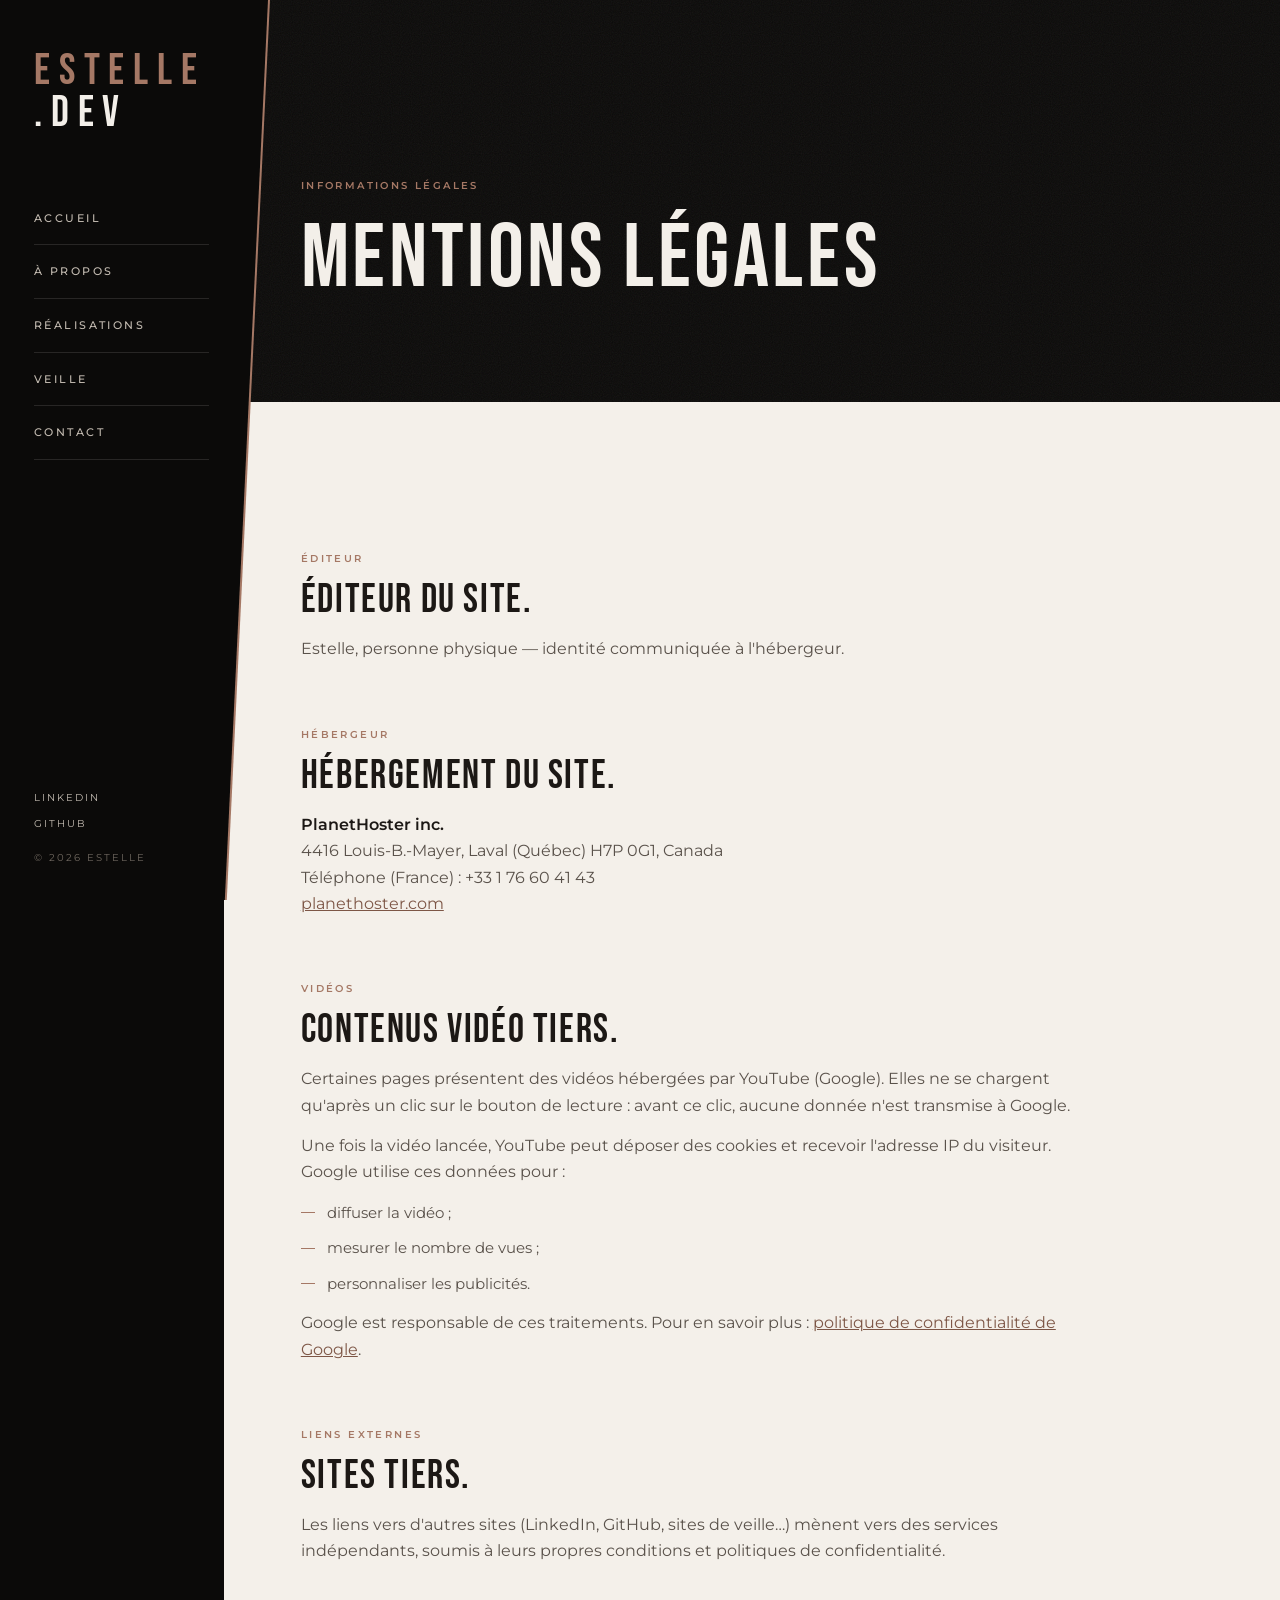
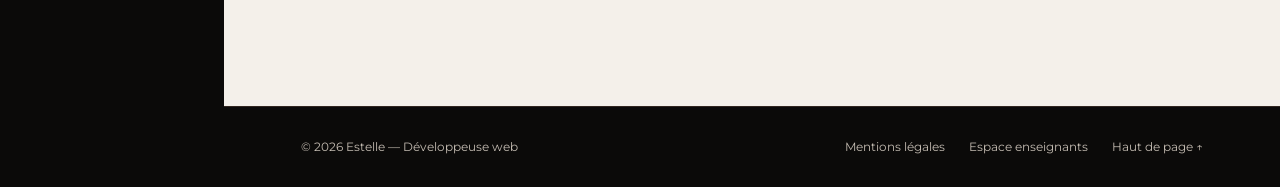
==== mentions-legales.html @ 380e2245 "Portfolio : version initiale" ====
<!DOCTYPE html>
<html lang="fr">

<head>
  <meta charset="UTF-8">
  <meta name="viewport" content="width=device-width, initial-scale=1.0">
  <meta name="description" content="Mentions légales du portfolio d'Estelle : éditeur et hébergeur du site.">
  <title>Mentions légales — Estelle · Développeuse web</title>
  <link rel="stylesheet" href="styles.css">
  <link rel="icon" type="image/svg+xml" href="data:image/svg+xml,%3Csvg xmlns=%27http://www.w3.org/2000/svg%27 viewBox=%270 0 64 64%27%3E%3Crect width=%2764%27 height=%2764%27 rx=%2714%27 fill=%27%230b0a09%27/%3E%3Ctext x=%2732%27 y=%2747%27 font-family=%27Impact,sans-serif%27 font-size=%2740%27 fill=%27%23a57865%27 text-anchor=%27middle%27%3EE%3C/text%3E%3C/svg%3E">
</head>

<body>

  <nav class="menu" aria-label="Navigation principale">
    <div class="menu__corps">
      <a class="marque" href="index.html"><span class="marque__nom">ESTELLE</span><span class="marque__ext">.DEV</span></a>
      <button class="menu__bouton" type="button" aria-label="Menu" aria-expanded="false" aria-controls="menu-liens">≡</button>
      <div class="menu__liens" id="menu-liens">
        <a href="index.html#accueil">Accueil</a>
        <a href="index.html#parcours">À propos</a>
        <a href="index.html#projets">Réalisations</a>
        <a href="index.html#veille">Veille</a>
        <a href="index.html#contact">Contact</a>
      </div>
      <div class="menu__pied">
        <a href="https://www.linkedin.com/in/estelle-f-b1318629b" target="_blank" rel="noopener">LinkedIn</a>
        <a href="https://github.com/S-T-L" target="_blank" rel="noopener">GitHub</a>
        <small>© 2026 Estelle</small>
      </div>
    </div>
  </nav>

  <main>

    <header class="intro-page">
      <div class="grain" aria-hidden="true"></div>
      <div class="interieur">
        <p class="etiquette">Informations légales</p>
        <h1>Mentions légales</h1>
      </div>
    </header>

    <section class="bloc bloc--clair">
      <div class="interieur">
        <div class="projet-page projet-page--seul">
          <div>
            <div class="rubrique apparait">
              <span class="etiquette">Éditeur</span>
              <h2>Éditeur du site.</h2>
              <p>Estelle, personne physique — identité communiquée à l'hébergeur.</p>
            </div>

            <div class="rubrique apparait">
              <span class="etiquette">Hébergeur</span>
              <h2>Hébergement du site.</h2>
              <p><strong>PlanetHoster inc.</strong><br>
                4416 Louis-B.-Mayer, Laval (Québec) H7P 0G1, Canada<br>
                Téléphone (France) : +33 1 76 60 41 43<br>
                <a class="lien-texte" href="https://www.planethoster.com" target="_blank" rel="noopener">planethoster.com</a></p>
            </div>

            <div class="rubrique apparait">
              <span class="etiquette">Vidéos</span>
              <h2>Contenus vidéo tiers.</h2>
              <p>Certaines pages présentent des vidéos hébergées par YouTube (Google). Elles ne se chargent qu'après un clic sur le bouton de lecture : avant ce clic, aucune donnée n'est transmise à Google.</p>
              <p>Une fois la vidéo lancée, YouTube peut déposer des cookies et recevoir l'adresse IP du visiteur. Google utilise ces données pour :</p>
              <ul>
                <li>diffuser la vidéo ;</li>
                <li>mesurer le nombre de vues ;</li>
                <li>personnaliser les publicités.</li>
              </ul>
              <p>Google est responsable de ces traitements. Pour en savoir plus : <a class="lien-texte" href="https://policies.google.com/privacy" target="_blank" rel="noopener">politique de confidentialité de Google</a>.</p>
            </div>

            <div class="rubrique apparait">
              <span class="etiquette">Liens externes</span>
              <h2>Sites tiers.</h2>
              <p>Les liens vers d'autres sites (LinkedIn, GitHub, sites de veille…) mènent vers des services indépendants, soumis à leurs propres conditions et politiques de confidentialité.</p>
            </div>
          </div>
        </div>
      </div>
    </section>

  </main>

  <footer class="pied">
    <span>© 2026 Estelle — Développeuse web</span>
    <nav class="pied__liens" aria-label="Liens de bas de page">
      <a href="mentions-legales.html" aria-current="page">Mentions légales</a>
      <a href="prive/login.php">Espace enseignants</a>
      <a href="#">Haut de page ↑</a>
    </nav>
  </footer>

  <script src="app.js"></script>
</body>

</html>
---- styles.css ----
/* Portfolio — Estelle · style noir & cuivre */

/* Polices hébergées localement (fichiers officiels Google Fonts) — mêmes graisses que l'ancien appel à Google */
@font-face { font-family: "Bebas Neue"; src: url("assets/fonts/BebasNeue-Regular.ttf") format("truetype"); font-weight: 400; font-style: normal; font-display: swap; }
@font-face { font-family: "Montserrat"; src: url("assets/fonts/Montserrat-VariableFont_wght.ttf") format("truetype"); font-weight: 300 600; font-style: normal; font-display: swap; }
@font-face { font-family: "Montserrat"; src: url("assets/fonts/Montserrat-Italic-VariableFont_wght.ttf") format("truetype"); font-weight: 300; font-style: italic; font-display: swap; }

:root {
  --encre: #0b0a09;
  --encre-2: #151311;
  --encre-3: #1d1a17;
  --papier: #f4f0ea;
  --papier-2: #ebe5dc;
  --cuivre: #a57865;
  --cuivre-clair: #c79c88;
  --cuivre-sombre: #7d5646;
  --txt-clair: #f3efe9;
  --txt-clair-2: #c4bcb2;
  --txt-sombre: #1c1815;
  --txt-sombre-2: #5a524b;
  --trait-clair: rgba(243, 239, 233, .12);
  --trait-sombre: rgba(28, 24, 21, .14);
  --titre: "Bebas Neue", Impact, sans-serif;
  --texte: "Montserrat", system-ui, sans-serif;
  --menu-l: 270px;
  --menu-bas: 84%;
  --decalage: 224px; /* un peu sous le bord bas du menu (84 % de 270 px), pour ne laisser aucune fente */
}

*, *::before, *::after { box-sizing: border-box; margin: 0; padding: 0; }
html { scroll-behavior: smooth; }
body { background: var(--encre); color: var(--txt-clair); font-family: var(--texte); font-weight: 400; line-height: 1.7; -webkit-font-smoothing: antialiased; overflow-x: hidden; }
a { color: inherit; text-decoration: none; }
img { display: block; max-width: 100%; }
:focus-visible { outline: 2px solid var(--cuivre-clair); outline-offset: 3px; }

/* ════════ MENU ════════ */
.menu { position: fixed; top: 0; left: 0; right: 0; z-index: 100; background: rgba(11, 10, 9, .9); backdrop-filter: blur(10px); -webkit-backdrop-filter: blur(10px); border-bottom: 1px solid rgba(165, 120, 101, .4); }
.menu__corps { display: flex; align-items: center; justify-content: space-between; height: 64px; padding: 0 16px; }
.marque { font-family: var(--titre); font-size: 26px; letter-spacing: .2em; line-height: 1; display: inline-flex; gap: .15em; }
.marque__nom { color: var(--cuivre); }
.marque__ext { color: var(--txt-clair); }
.menu__bouton { background: none; border: 0; color: var(--txt-clair); font-size: 26px; line-height: 1; padding: 6px; cursor: pointer; }
.menu__liens { display: none; }
.menu__liens a { font-size: 11px; font-weight: 500; letter-spacing: .22em; text-transform: uppercase; color: var(--txt-clair-2); transition: color .25s; }
.menu__liens a:hover, .menu__liens a[aria-current="true"] { color: var(--cuivre-clair); }
.menu.ouvert .menu__liens { display: flex; flex-direction: column; position: absolute; top: 64px; left: 0; right: 0; background: var(--encre); padding: 6px 16px 14px; border-bottom: 1px solid rgba(165, 120, 101, .4); }
.menu.ouvert .menu__liens a { padding: 14px 0; border-bottom: 1px solid var(--trait-clair); }
.menu__pied { display: none; }

@media (min-width: 981px) {
  /* menu coupé en biais ; le fond cuivre qui dépasse forme le filet du bord */
  .menu { right: auto; bottom: 0; width: var(--menu-l); background: var(--cuivre); border: 0; backdrop-filter: none; -webkit-backdrop-filter: none; clip-path: polygon(0 0, 100% 0, var(--menu-bas) 100%, 0 100%); }
  .menu::before { content: ""; position: absolute; inset: 0; background: var(--encre); clip-path: polygon(0 0, calc(100% - 2px) 0, calc(var(--menu-bas) - 2px) 100%, 0 100%); }
  .menu__corps { position: relative; z-index: 1; flex-direction: column; align-items: flex-start; justify-content: flex-start; height: 100%; width: 90%; padding: 50px 34px 34px; gap: 58px; }
  .marque { flex-direction: column; font-size: 44px; line-height: .95; gap: 0; }
  .menu__bouton { display: none; }
  .menu__liens { display: flex; flex-direction: column; width: 100%; }
  .menu__liens a { display: flex; align-items: center; gap: 0; padding: 17px 0; border-bottom: 1px solid var(--trait-clair); transition: color .25s, gap .3s ease; }
  .menu__liens a::before { content: ""; width: 0; height: 1px; background: var(--cuivre); transition: width .3s ease; }
  .menu__liens a:hover, .menu__liens a[aria-current="true"] { gap: 12px; }
  .menu__liens a:hover::before, .menu__liens a[aria-current="true"]::before { width: 18px; }
  .menu__pied { display: flex; flex-direction: column; gap: 9px; margin-top: auto; font-size: 10px; letter-spacing: .2em; text-transform: uppercase; }
  .menu__pied a { color: var(--txt-clair-2); transition: color .25s; }
  .menu__pied a:hover { color: var(--cuivre-clair); }
  .menu__pied small { color: #6f675f; font-size: 10px; margin-top: 8px; }
  main, .pied { margin-left: var(--decalage); }
}

/* ════════ STRUCTURE COMMUNE ════════ */
.bloc { padding: clamp(80px, 11vw, 150px) clamp(20px, 6vw, 90px); }
.bloc--clair { background: var(--papier); color: var(--txt-sombre); }
.bloc--sombre { background: var(--encre-2); }
.interieur { max-width: 1120px; margin: 0 auto; }
.entete { display: flex; align-items: baseline; gap: 18px; margin-bottom: clamp(44px, 6vw, 72px); flex-wrap: wrap; }
.entete__titre { font-family: var(--titre); font-weight: 400; font-size: clamp(44px, 6.5vw, 76px); letter-spacing: .06em; line-height: .95; }
.entete__intro { flex-basis: 100%; max-width: 620px; font-size: 15px; color: var(--txt-sombre-2); margin-top: 10px; }
.bloc--sombre .entete__intro, .accroche .entete__intro { color: var(--txt-clair-2); }
.etiquette { display: inline-block; font-size: 10px; font-weight: 600; letter-spacing: .24em; text-transform: uppercase; color: var(--cuivre); }

/* apparition douce au scroll */
.apparait { opacity: 0; transform: translateY(22px); transition: opacity .7s ease, transform .7s ease; }
.apparait.vu { opacity: 1; transform: none; }

/* ════════ ACCUEIL ════════ */
.accroche { position: relative; min-height: 100vh; min-height: 100svh; display: grid; place-items: center; overflow: hidden; background: var(--encre); isolation: isolate; }
.grain { position: absolute; inset: -50%; z-index: -1; opacity: .07; pointer-events: none;
  background-image: url("data:image/svg+xml,%3Csvg xmlns='http://www.w3.org/2000/svg' width='160' height='160'%3E%3Cfilter id='g'%3E%3CfeTurbulence type='fractalNoise' baseFrequency='.9' numOctaves='2' stitchTiles='stitch'/%3E%3C/filter%3E%3Crect width='100%25' height='100%25' filter='url(%23g)'/%3E%3C/svg%3E");
  animation: grain 1.2s steps(4) infinite; }
@keyframes grain { 25% { transform: translate(-3%, 2%); } 50% { transform: translate(2%, -3%); } 75% { transform: translate(-2%, -1%); } }

.accroche__contenu { text-align: center; padding: 0 20px; }
.accroche__sur { font-size: 11px; font-weight: 500; letter-spacing: .5em; text-transform: uppercase; color: var(--cuivre-clair); margin-bottom: 26px; }
.accroche__titre { font-family: var(--titre); font-weight: 400; line-height: .92; letter-spacing: .05em; font-size: clamp(54px, 10vw, 150px); color: var(--txt-clair); }
.accroche__titre em { font-style: normal; color: var(--cuivre); }
/* révélation par le bas : chaque ligne monte depuis un masque */
.ligne { display: block; overflow: hidden; padding-top: .1em; margin-top: -.1em; }
.ligne > span, .ligne > em { display: inline-block; transform: translateY(105%); animation: monte 1.1s cubic-bezier(.19, 1, .22, 1) forwards; }
.ligne:nth-child(2) > * { animation-delay: .18s; }
@keyframes monte { to { transform: none; } }
.accroche__sur { opacity: 0; animation: fondu .9s ease .5s forwards; }
.accroche__bas { opacity: 0; animation: fondu .9s ease 1.1s forwards; }
@keyframes fondu { to { opacity: 1; } }
.accroche__bas { position: absolute; bottom: 34px; left: 50%; transform: translateX(-50%); display: flex; flex-direction: column; align-items: center; gap: 10px; font-size: 9px; letter-spacing: .4em; text-transform: uppercase; color: var(--txt-clair-2); }
.accroche__bas::after { content: ""; width: 1px; height: 46px; background: linear-gradient(var(--cuivre), transparent); animation: goutte 2.4s ease-in-out infinite; transform-origin: top; }
@keyframes goutte { 0% { transform: scaleY(0); } 50% { transform: scaleY(1); } 100% { transform: scaleY(1); opacity: 0; } }

@media (min-width: 981px) {
  .accroche__titre { font-size: clamp(60px, calc((100vw - var(--menu-l)) * .1), 150px); }
}

/* ════════ À PROPOS ════════ */
.propos { display: grid; grid-template-columns: 1fr 1fr; gap: clamp(40px, 6vw, 90px); align-items: center; }
.propos__texte p { font-size: clamp(16px, 1.5vw, 18.5px); font-weight: 300; line-height: 1.85; color: var(--txt-sombre-2); }
.propos__texte p + p { margin-top: 18px; }
.propos__texte strong { color: var(--txt-sombre); font-weight: 600; }

.duo { display: grid; grid-template-columns: 1fr 1fr; gap: 18px; }
.duo figure { position: relative; aspect-ratio: 3 / 4; overflow: hidden; border-radius: 4px; background: var(--encre-3); }
.duo figure:nth-child(2) { margin-top: 56px; }
.duo img { width: 100%; height: 100%; object-fit: cover; filter: saturate(.9); transition: transform .9s ease, filter .6s; }
.duo figure:hover img { transform: scale(1.05); filter: saturate(1.1); }
.duo figcaption { position: absolute; inset: auto 0 0 0; padding: 16px; background: linear-gradient(transparent, rgba(11, 10, 9, .85)); color: var(--txt-clair); font-family: var(--titre); font-size: 20px; letter-spacing: .1em; line-height: 1.1; }

/* ════════ FORMATION : frise horizontale ════════ */
.frise { list-style: none; position: relative; display: grid; grid-template-columns: repeat(4, 1fr); gap: clamp(24px, 4vw, 56px); }
.frise::before { content: ""; position: absolute; left: 0; right: 0; top: 94px; height: 1px; background: rgba(165, 120, 101, .5); }
.frise li { position: relative; }
.frise li::before { content: ""; position: absolute; left: 0; top: 89px; width: 11px; height: 11px; border-radius: 50%; background: var(--encre-2); border: 2px solid var(--cuivre); transition: background .3s; }
.frise li:hover::before { background: var(--cuivre); }
.frise__an { font-family: var(--titre); font-size: 72px; line-height: 1; color: var(--cuivre); margin-bottom: 52px; }
.frise__titre { font-size: 17px; font-weight: 600; }
.frise__info { font-size: 12px; letter-spacing: .08em; color: var(--txt-clair-2); margin-top: 2px; }

/* ════════ RÉALISATIONS ════════ */
.gie { display: grid; grid-template-columns: 250px 1fr; gap: 36px; padding: 32px 0; margin-bottom: 70px; border-top: 1px solid var(--trait-sombre); border-bottom: 1px solid var(--trait-sombre); }
.gie h3 { font-family: var(--titre); font-weight: 400; font-size: 36px; letter-spacing: .06em; line-height: 1; margin-top: 8px; }
.gie p { font-size: 14.5px; color: var(--txt-sombre-2); }
.gie p + p { margin-top: 10px; }
.groupe { display: flex; align-items: center; gap: 18px; margin: 0 0 26px; font-family: var(--titre); font-weight: 400; font-size: 26px; letter-spacing: .12em; }
.groupe::after { content: ""; flex: 1; height: 1px; background: rgba(165, 120, 101, .5); }
.projets { display: grid; grid-template-columns: repeat(2, 1fr); gap: 30px; margin-bottom: 70px; }
.projets:last-child { margin-bottom: 0; }
.projet { display: flex; flex-direction: column; background: #fff; border: 1px solid var(--trait-sombre); border-radius: 6px; overflow: hidden; transition: transform .35s ease, box-shadow .35s ease, border-color .35s; }
.projet:hover { transform: translateY(-6px); box-shadow: 0 22px 44px rgba(28, 24, 21, .12); border-color: rgba(165, 120, 101, .6); }
.projet__visuel { position: relative; aspect-ratio: 16 / 9; overflow: hidden; background: var(--encre-3); }
.projet__visuel img { width: 100%; height: 100%; object-fit: cover; transition: transform .8s ease; }
.projet:hover .projet__visuel img { transform: scale(1.05); }
.projet__visuel--vide { display: grid; place-items: center; background: radial-gradient(circle at 30% 25%, #2a2320, var(--encre) 70%); }
.projet__visuel--vide span { font-family: var(--titre); font-size: clamp(70px, 9vw, 120px); letter-spacing: .1em; color: rgba(165, 120, 101, .55); transition: transform .8s ease; }
.projet:hover .projet__visuel--vide span { transform: scale(1.06); }
.projet__badge { position: absolute; top: 14px; left: 14px; font-size: 9.5px; font-weight: 600; letter-spacing: .2em; text-transform: uppercase; color: var(--txt-clair); background: rgba(11, 10, 9, .6); backdrop-filter: blur(4px); padding: 6px 11px; border-radius: 30px; }
.projet__corps { display: flex; flex-direction: column; gap: 10px; padding: 24px 26px 26px; flex: 1; }
.projet__titre { font-family: var(--titre); font-weight: 400; font-size: 30px; letter-spacing: .05em; line-height: 1; }
.projet__sous { font-size: 11px; font-weight: 600; letter-spacing: .14em; text-transform: uppercase; color: var(--cuivre-sombre); }
.projet__desc { font-size: 14px; color: var(--txt-sombre-2); flex: 1; }
.projet__bas { display: flex; align-items: center; justify-content: space-between; gap: 12px; margin-top: 6px; }
.puces { display: flex; flex-wrap: wrap; gap: 6px; }
.puces span { font-size: 10.5px; font-weight: 500; padding: 4px 10px; border-radius: 3px; background: var(--papier-2); color: var(--txt-sombre); }
.fleche { flex-shrink: 0; width: 36px; height: 36px; border-radius: 50%; display: grid; place-items: center; border: 1px solid var(--cuivre); color: var(--cuivre); transition: background .3s, color .3s, transform .3s; }
.projet:hover .fleche { background: var(--cuivre); color: #fff; transform: rotate(-45deg); }

/* ════════ VEILLE ════════ */
.outils { display: grid; grid-template-columns: repeat(4, 1fr); gap: 16px; }
.outil { padding: 30px 24px; border: 1px solid var(--trait-clair); border-radius: 6px; background: var(--encre-3); transition: border-color .3s, transform .3s; }
.outil:hover { border-color: rgba(165, 120, 101, .6); transform: translateY(-4px); }
.outil h3 { font-family: var(--titre); font-weight: 400; font-size: 28px; letter-spacing: .08em; margin-bottom: 8px; }
.outil p { font-size: 13.5px; color: var(--txt-clair-2); }
.note { display: grid; grid-template-columns: 1.3fr 1fr; gap: clamp(40px, 6vw, 80px); margin-top: clamp(60px, 8vw, 96px); }
.note h3 { font-family: var(--titre); font-weight: 400; font-size: clamp(34px, 4vw, 48px); letter-spacing: .04em; line-height: 1.02; margin: 12px 0 20px; }
.note h3 em { font-style: normal; color: var(--cuivre); }
.note p { font-size: 15px; font-weight: 300; color: var(--txt-clair-2); }
.liens h4 { font-size: 10px; font-weight: 600; letter-spacing: .24em; text-transform: uppercase; color: var(--cuivre); margin-bottom: 6px; }
.liens h4:not(:first-child) { margin-top: 28px; }
.liens a { display: flex; justify-content: space-between; gap: 12px; padding: 11px 0; border-bottom: 1px solid var(--trait-clair); font-size: 14px; color: var(--txt-clair); transition: color .25s, padding .25s; }
.liens a::after { content: "↗"; color: var(--cuivre); }
.liens a:hover { color: var(--cuivre-clair); padding-left: 6px; }
/* dernières lectures (flux Raindrop, via veille.php) */
.lectures { margin-top: 44px; }
.lectures[hidden] { display: none; }
.lectures h4 { font-size: 10px; font-weight: 600; letter-spacing: .24em; text-transform: uppercase; color: var(--cuivre); margin-bottom: 6px; }
.lectures__liste { list-style: none; }
.lectures__liste a { display: grid; grid-template-columns: 76px 1fr; gap: 20px; align-items: start; padding: 18px 0; border-bottom: 1px solid var(--trait-clair); }
.lectures__liste a > span { min-width: 0; }
.lectures__date { font-family: var(--titre); color: var(--cuivre); line-height: 1; text-align: center; padding-top: 2px; }
.lectures__date b { display: block; font-weight: 400; font-size: 40px; }
.lectures__date span { font-family: var(--texte); font-size: 10px; font-weight: 600; letter-spacing: .2em; text-transform: uppercase; }
.lectures__liste strong { display: block; font-size: 16px; font-weight: 500; line-height: 1.45; color: var(--txt-clair); transition: color .25s; }
.lectures__liste a:hover strong { color: var(--cuivre-clair); }
.lectures__liste small { font-size: 12px; color: var(--txt-clair-2); }
.lectures__tout { display: inline-block; margin-top: 16px; font-size: 13px; color: var(--cuivre-clair); }
.lectures__tout:hover { color: var(--txt-clair); }

/* ════════ CONTACT ════════ */
.contact { display: grid; grid-template-columns: 1fr 1.1fr; gap: clamp(40px, 6vw, 90px); }
.contact--seul { grid-template-columns: 1fr; max-width: 640px; }
.contact__texte { font-size: 15px; color: var(--txt-sombre-2); margin-bottom: 30px; }
.canal { display: flex; justify-content: space-between; align-items: center; padding: 20px 0; border-bottom: 1px solid var(--trait-sombre); transition: color .25s, padding .25s; }
.canal:first-of-type { border-top: 1px solid var(--trait-sombre); }
.canal small { display: block; font-size: 9.5px; font-weight: 600; letter-spacing: .24em; text-transform: uppercase; color: var(--cuivre-sombre); }
.canal strong { font-size: clamp(18px, 2vw, 22px); font-weight: 400; }
.canal:hover { color: var(--cuivre); padding-left: 8px; }
.formulaire { display: grid; grid-template-columns: 1fr 1fr; gap: 24px 28px; }
.formulaire .large { grid-column: 1 / -1; }
.formulaire label { font-size: 10px; font-weight: 600; letter-spacing: .22em; text-transform: uppercase; color: var(--cuivre-sombre); }
.formulaire input, .formulaire textarea { display: block; width: 100%; margin-top: 8px; padding: 10px 0; border: 0; border-bottom: 1px solid rgba(28, 24, 21, .3); background: transparent; font: 300 16px var(--texte); color: var(--txt-sombre); outline: none; transition: border-color .25s; }
.formulaire textarea { min-height: 110px; resize: vertical; }
.formulaire input:focus, .formulaire textarea:focus { border-color: var(--cuivre); }
.formulaire button { justify-self: start; font-family: var(--titre); font-size: 20px; letter-spacing: .2em; padding: 15px 40px; border: 0; border-radius: 3px; background: var(--txt-sombre); color: var(--papier); cursor: pointer; transition: background .3s, transform .3s; }
.formulaire button:hover { background: var(--cuivre); transform: translateY(-2px); }
.formulaire output { font-size: 13px; color: var(--cuivre-sombre); }

/* ════════ PIED ════════ */
.pied { display: flex; justify-content: space-between; align-items: center; gap: 16px; flex-wrap: wrap; padding: 30px clamp(20px, 6vw, 90px); background: var(--encre); border-top: 1px solid rgba(165, 120, 101, .25); font-size: 12px; color: var(--txt-clair-2); }
.pied a:hover { color: var(--cuivre-clair); }
.pied__liens { display: flex; flex-wrap: wrap; gap: 8px 24px; }

/* ════════ RESPONSIVE ════════ */
@media (max-width: 980px) {
  .accroche { padding-top: 64px; }
  .propos, .note, .contact, .gie { grid-template-columns: 1fr; }
  .gie { gap: 12px; }
  .outils { grid-template-columns: 1fr 1fr; }
}
@media (max-width: 680px) {
  .projets, .outils, .formulaire { grid-template-columns: 1fr; }
  .lectures__liste a { grid-template-columns: 56px 1fr; gap: 14px; }
  .lectures__date b { font-size: 32px; }
  .duo figure:nth-child(2) { margin-top: 30px; }
  /* frise redevient verticale sur petit écran */
  .frise { grid-template-columns: 1fr; gap: 0; border-left: 1px solid rgba(165, 120, 101, .5); }
  .frise::before { display: none; }
  .frise li { padding: 0 0 34px 30px; }
  .frise li:last-child { padding-bottom: 0; }
  .frise li::before { left: -6px; top: 14px; }
  .frise__an { font-size: 46px; margin-bottom: 4px; }
}
/* ════════ PAGES INTÉRIEURES (projets, espace enseignants) ════════ */
.intro-page { position: relative; overflow: hidden; isolation: isolate; background: var(--encre); padding: clamp(130px, 14vw, 170px) clamp(20px, 6vw, 90px) clamp(60px, 8vw, 100px); }
.intro-page .interieur { position: relative; }
.fil { display: flex; flex-wrap: wrap; align-items: center; gap: 10px; }
.fil a { color: var(--cuivre-clair); transition: color .25s; }
.fil a:hover { color: var(--txt-clair); }
.fil a::after { content: "·"; margin-left: 10px; color: var(--cuivre); }
.intro-page h1 { font-family: var(--titre); font-weight: 400; font-size: clamp(48px, 7vw, 96px); line-height: .95; letter-spacing: .04em; margin-top: 20px; }
.intro-page h1 em { display: block; font-style: normal; color: var(--cuivre); }
.intro-page__texte { max-width: 680px; margin-top: 26px; font-size: clamp(15px, 1.4vw, 17px); font-weight: 300; color: var(--txt-clair-2); }
.intro-page__meta { display: flex; flex-wrap: wrap; align-items: center; gap: 8px; margin-top: 28px; }
.badge { font-size: 9.5px; font-weight: 600; letter-spacing: .2em; text-transform: uppercase; color: var(--encre); background: var(--cuivre); padding: 6px 12px; border-radius: 30px; }
.puces--sombre span { background: rgba(243, 239, 233, .07); color: var(--txt-clair); border: 1px solid var(--trait-clair); }

.projet-page { display: grid; grid-template-columns: 1.2fr 1fr; gap: clamp(40px, 6vw, 80px); align-items: start; }
.projet-page--seul { display: block; max-width: 780px; }
.projet-page__media { position: sticky; top: 40px; display: flex; flex-direction: column; gap: 24px; }
.rubrique + .rubrique { margin-top: 56px; }
.rubrique h2 { font-family: var(--titre); font-weight: 400; font-size: clamp(30px, 3.4vw, 40px); letter-spacing: .04em; line-height: 1; margin: 10px 0 16px; }
.rubrique p { font-size: 15.5px; color: var(--txt-sombre-2); }
.rubrique p + p { margin-top: 14px; }
.projet-page--seul .rubrique p + ul, .projet-page--seul .rubrique ul + p { margin-top: 14px; }
.rubrique strong { color: var(--txt-sombre); font-weight: 600; }
.rubrique ul { list-style: none; display: grid; gap: 10px; }
.rubrique li { position: relative; padding-left: 26px; font-size: 15px; color: var(--txt-sombre-2); }
.rubrique li::before { content: ""; position: absolute; left: 0; top: .82em; width: 14px; height: 1px; background: var(--cuivre); }
code { font-family: ui-monospace, Consolas, monospace; font-size: .86em; background: var(--papier-2); color: var(--cuivre-sombre); padding: 1px 6px; border-radius: 3px; }

.docs { display: grid; }
.docs a { display: flex; justify-content: space-between; gap: 16px; padding: 13px 0; border-bottom: 1px solid var(--trait-sombre); font-size: 14.5px; color: var(--txt-sombre); transition: color .25s, padding .25s; }
.docs a:first-child { border-top: 1px solid var(--trait-sombre); }
.docs a::after { content: "↗"; color: var(--cuivre); flex-shrink: 0; }
.docs a[href$=".pdf"]::after { content: "PDF ↓"; font-size: 10px; font-weight: 600; letter-spacing: .16em; }
.docs a:hover { color: var(--cuivre-sombre); padding-left: 6px; }
.boutons { display: flex; flex-wrap: wrap; gap: 10px; margin-top: 20px; }
.btn { display: inline-flex; align-items: center; gap: 10px; font-family: var(--titre); font-size: 17px; letter-spacing: .14em; line-height: 1; padding: 14px 24px; border: 1px solid var(--txt-sombre); border-radius: 3px; background: var(--txt-sombre); color: var(--papier); cursor: pointer; transition: background .3s, border-color .3s, color .3s, transform .3s; }
.btn:hover { background: var(--cuivre); border-color: var(--cuivre); transform: translateY(-2px); }
.btn--contour { background: transparent; color: var(--txt-sombre); border-color: rgba(28, 24, 21, .3); }
.btn--contour:hover { background: transparent; color: var(--cuivre-sombre); border-color: var(--cuivre); }
.btn svg { width: 16px; height: 16px; flex-shrink: 0; }

.figure-projet img { width: 100%; border-radius: 6px; border: 1px solid var(--trait-sombre); }
.figure-projet figcaption { margin-top: 10px; font-size: 12px; letter-spacing: .04em; color: var(--txt-sombre-2); }
.video { position: relative; aspect-ratio: 16 / 9; overflow: hidden; border-radius: 6px; background: var(--encre); }
.video iframe { position: absolute; inset: 0; width: 100%; height: 100%; border: 0; }
/* Vidéo chargée au clic : miniature locale + bouton, YouTube n'est contacté qu'après le clic */
.video__lancer { position: absolute; inset: 0; display: flex; align-items: center; justify-content: center; }
.video__lancer img { position: absolute; inset: 0; width: 100%; height: 100%; object-fit: cover; opacity: .75; transition: opacity .3s; }
.video__bouton { position: relative; font-family: var(--titre); font-size: 18px; letter-spacing: .14em; padding: 13px 22px; border-radius: 3px; background: rgba(11, 10, 9, .8); color: var(--txt-clair); transition: background .3s, transform .3s; }
.video__lancer:hover img, .video__lancer:focus-visible img { opacity: .9; }
.video__lancer:hover .video__bouton, .video__lancer:focus-visible .video__bouton { background: var(--cuivre); transform: scale(1.05); }
.video__info { font-size: 12px; color: var(--txt-sombre-2); margin-top: -12px; }
.video__info a, .lien-texte { color: var(--cuivre-sombre); text-decoration: underline; }
.note-media { font-size: 12px; color: var(--txt-sombre-2); margin-top: -12px; }
.suite { display: flex; justify-content: space-between; flex-wrap: wrap; gap: 14px; margin-top: clamp(60px, 8vw, 96px); padding-top: 32px; border-top: 1px solid var(--trait-sombre); }

/* espace enseignants */
.texte-intro { max-width: 640px; margin-bottom: 40px; font-size: 16px; color: var(--txt-sombre-2); }
.carte { display: block; background: #fff; border: 1px solid var(--trait-sombre); border-radius: 6px; padding: clamp(24px, 4vw, 36px); transition: border-color .3s, transform .3s, box-shadow .3s; }
a.carte:hover { border-color: var(--cuivre); transform: translateY(-4px); box-shadow: 0 18px 36px rgba(28, 24, 21, .1); }
.carte h3 { font-family: var(--titre); font-weight: 400; font-size: 28px; letter-spacing: .05em; line-height: 1.05; margin: 10px 0 8px; }
.carte p { font-size: 14px; color: var(--txt-sombre-2); }
.fiches { display: grid; grid-template-columns: repeat(auto-fill, minmax(280px, 1fr)); gap: 20px; }
.connexion { max-width: 480px; }
.connexion > p { margin: 12px 0 26px; font-size: 15px; color: var(--txt-sombre-2); }
.formulaire--simple { grid-template-columns: 1fr; }
.erreur { font-size: 14px; font-weight: 600; color: #a33a2a; }

@media (max-width: 980px) {
  .projet-page { grid-template-columns: 1fr; }
  .projet-page__media { position: static; }
}

@media (prefers-reduced-motion: reduce) {
  .grain, .accroche__bas::after { animation: none; }
  .ligne > span, .ligne > em { animation: none; transform: none; }
  .accroche__sur, .accroche__bas { animation: none; opacity: 1; }
  .apparait { opacity: 1; transform: none; transition: none; }
  html { scroll-behavior: auto; }
}
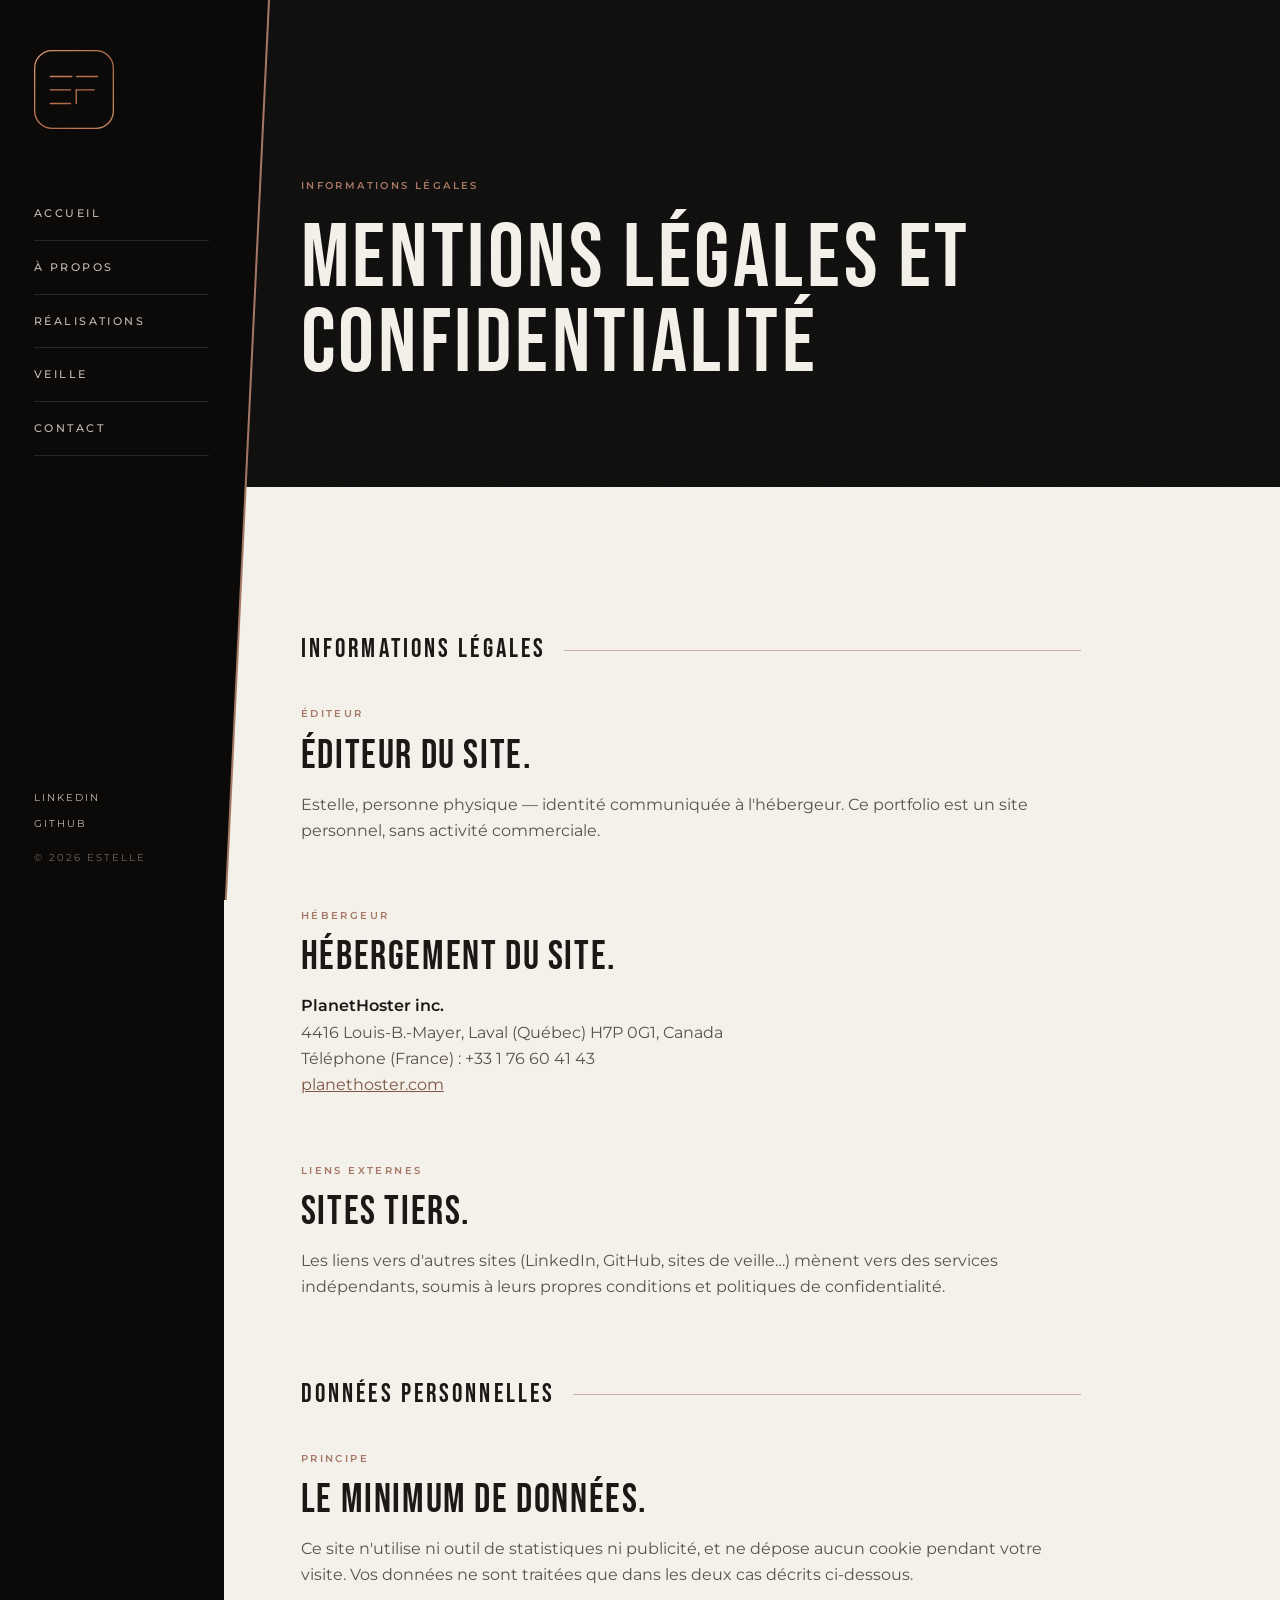
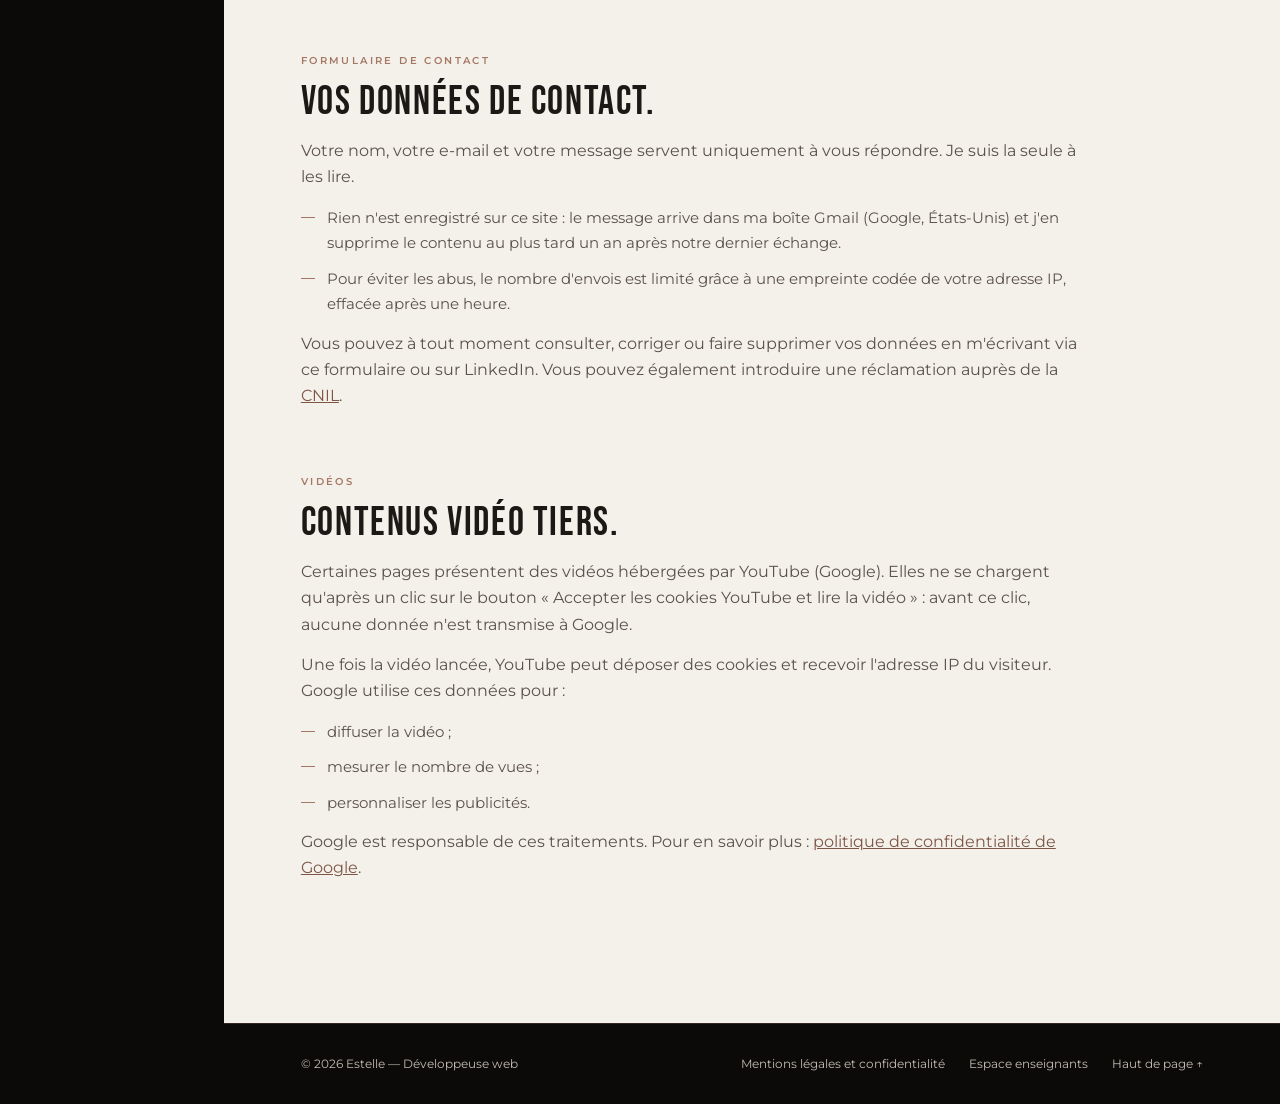
==== commit ef3dd551: "Contact et logo : formulaire d'envoi par e-mail, page confidentialité et logo EF dans le menu" ====
--- a/mentions-legales.html
+++ b/mentions-legales.html
@@ -4,8 +4,8 @@
 <head>
   <meta charset="UTF-8">
   <meta name="viewport" content="width=device-width, initial-scale=1.0">
-  <meta name="description" content="Mentions légales du portfolio d'Estelle : éditeur et hébergeur du site.">
-  <title>Mentions légales — Estelle · Développeuse web</title>
+  <meta name="description" content="Mentions légales et confidentialité du portfolio d'Estelle : éditeur, hébergeur et protection des données personnelles.">
+  <title>Mentions légales et confidentialité — Estelle · Développeuse web</title>
   <link rel="stylesheet" href="styles.css">
   <link rel="icon" type="image/svg+xml" href="data:image/svg+xml,%3Csvg xmlns=%27http://www.w3.org/2000/svg%27 viewBox=%270 0 64 64%27%3E%3Crect width=%2764%27 height=%2764%27 rx=%2714%27 fill=%27%230b0a09%27/%3E%3Ctext x=%2732%27 y=%2747%27 font-family=%27Impact,sans-serif%27 font-size=%2740%27 fill=%27%23a57865%27 text-anchor=%27middle%27%3EE%3C/text%3E%3C/svg%3E">
 </head>
@@ -14,7 +14,7 @@
 
   <nav class="menu" aria-label="Navigation principale">
     <div class="menu__corps">
-      <a class="marque" href="index.html"><span class="marque__nom">ESTELLE</span><span class="marque__ext">.DEV</span></a>
+      <a class="marque" href="index.html"><img src="assets/logo-ef.svg" alt="Estelle, développeuse web : retour à l'accueil"></a>
       <button class="menu__bouton" type="button" aria-label="Menu" aria-expanded="false" aria-controls="menu-liens">≡</button>
       <div class="menu__liens" id="menu-liens">
         <a href="index.html#accueil">Accueil</a>
@@ -37,7 +37,7 @@
       <div class="grain" aria-hidden="true"></div>
       <div class="interieur">
         <p class="etiquette">Informations légales</p>
-        <h1>Mentions légales</h1>
+        <h1>Mentions légales et confidentialité</h1>
       </div>
     </header>
 
@@ -45,15 +45,17 @@
       <div class="interieur">
         <div class="projet-page projet-page--seul">
           <div>
+            <h2 class="groupe apparait">Informations légales</h2>
+
             <div class="rubrique apparait">
               <span class="etiquette">Éditeur</span>
-              <h2>Éditeur du site.</h2>
-              <p>Estelle, personne physique — identité communiquée à l'hébergeur.</p>
+              <h3>Éditeur du site.</h3>
+              <p>Estelle, personne physique — identité communiquée à l'hébergeur. Ce portfolio est un site personnel, sans activité commerciale.</p>
             </div>
 
             <div class="rubrique apparait">
               <span class="etiquette">Hébergeur</span>
-              <h2>Hébergement du site.</h2>
+              <h3>Hébergement du site.</h3>
               <p><strong>PlanetHoster inc.</strong><br>
                 4416 Louis-B.-Mayer, Laval (Québec) H7P 0G1, Canada<br>
                 Téléphone (France) : +33 1 76 60 41 43<br>
@@ -61,9 +63,34 @@
             </div>
 
             <div class="rubrique apparait">
+              <span class="etiquette">Liens externes</span>
+              <h3>Sites tiers.</h3>
+              <p>Les liens vers d'autres sites (LinkedIn, GitHub, sites de veille…) mènent vers des services indépendants, soumis à leurs propres conditions et politiques de confidentialité.</p>
+            </div>
+
+            <h2 class="groupe apparait" id="confidentialite">Données personnelles</h2>
+
+            <div class="rubrique apparait">
+              <span class="etiquette">Principe</span>
+              <h3>Le minimum de données.</h3>
+              <p>Ce site n'utilise ni outil de statistiques ni publicité, et ne dépose aucun cookie pendant votre visite. Vos données ne sont traitées que dans les deux cas décrits ci-dessous.</p>
+            </div>
+
+            <div class="rubrique apparait" id="formulaire">
+              <span class="etiquette">Formulaire de contact</span>
+              <h3>Vos données de contact.</h3>
+              <p>Votre nom, votre e-mail et votre message servent uniquement à vous répondre. Je suis la seule à les lire.</p>
+              <ul>
+                <li>Rien n'est enregistré sur ce site : le message arrive dans ma boîte Gmail (Google, États-Unis) et j'en supprime le contenu au plus tard un an après notre dernier échange.</li>
+                <li>Pour éviter les abus, le nombre d'envois est limité grâce à une empreinte codée de votre adresse IP, effacée après une heure.</li>
+              </ul>
+              <p>Vous pouvez à tout moment consulter, corriger ou faire supprimer vos données en m'écrivant via ce formulaire ou sur LinkedIn. Vous pouvez également introduire une réclamation auprès de la <a class="lien-texte" href="https://www.cnil.fr/fr/plaintes" target="_blank" rel="noopener">CNIL</a>.</p>
+            </div>
+
+            <div class="rubrique apparait">
               <span class="etiquette">Vidéos</span>
-              <h2>Contenus vidéo tiers.</h2>
-              <p>Certaines pages présentent des vidéos hébergées par YouTube (Google). Elles ne se chargent qu'après un clic sur le bouton de lecture : avant ce clic, aucune donnée n'est transmise à Google.</p>
+              <h3>Contenus vidéo tiers.</h3>
+              <p>Certaines pages présentent des vidéos hébergées par YouTube (Google). Elles ne se chargent qu'après un clic sur le bouton « Accepter les cookies YouTube et lire la vidéo » : avant ce clic, aucune donnée n'est transmise à Google.</p>
               <p>Une fois la vidéo lancée, YouTube peut déposer des cookies et recevoir l'adresse IP du visiteur. Google utilise ces données pour :</p>
               <ul>
                 <li>diffuser la vidéo ;</li>
@@ -71,12 +98,6 @@
                 <li>personnaliser les publicités.</li>
               </ul>
               <p>Google est responsable de ces traitements. Pour en savoir plus : <a class="lien-texte" href="https://policies.google.com/privacy" target="_blank" rel="noopener">politique de confidentialité de Google</a>.</p>
-            </div>
-
-            <div class="rubrique apparait">
-              <span class="etiquette">Liens externes</span>
-              <h2>Sites tiers.</h2>
-              <p>Les liens vers d'autres sites (LinkedIn, GitHub, sites de veille…) mènent vers des services indépendants, soumis à leurs propres conditions et politiques de confidentialité.</p>
             </div>
           </div>
         </div>
@@ -88,7 +109,7 @@
   <footer class="pied">
     <span>© 2026 Estelle — Développeuse web</span>
     <nav class="pied__liens" aria-label="Liens de bas de page">
-      <a href="mentions-legales.html" aria-current="page">Mentions légales</a>
+      <a href="mentions-legales.html" aria-current="page">Mentions légales et confidentialité</a>
       <a href="prive/login.php">Espace enseignants</a>
       <a href="#">Haut de page ↑</a>
     </nav>
--- a/styles.css
+++ b/styles.css
@@ -1,6 +1,6 @@
 /* Portfolio — Estelle · style noir & cuivre */
 
-/* Polices hébergées localement (fichiers officiels Google Fonts) — mêmes graisses que l'ancien appel à Google */
+/* Polices hébergées localement (fichiers officiels Google Fonts) */
 @font-face { font-family: "Bebas Neue"; src: url("assets/fonts/BebasNeue-Regular.ttf") format("truetype"); font-weight: 400; font-style: normal; font-display: swap; }
 @font-face { font-family: "Montserrat"; src: url("assets/fonts/Montserrat-VariableFont_wght.ttf") format("truetype"); font-weight: 300 600; font-style: normal; font-display: swap; }
 @font-face { font-family: "Montserrat"; src: url("assets/fonts/Montserrat-Italic-VariableFont_wght.ttf") format("truetype"); font-weight: 300; font-style: italic; font-display: swap; }
@@ -37,9 +37,8 @@
 /* ════════ MENU ════════ */
 .menu { position: fixed; top: 0; left: 0; right: 0; z-index: 100; background: rgba(11, 10, 9, .9); backdrop-filter: blur(10px); -webkit-backdrop-filter: blur(10px); border-bottom: 1px solid rgba(165, 120, 101, .4); }
 .menu__corps { display: flex; align-items: center; justify-content: space-between; height: 64px; padding: 0 16px; }
-.marque { font-family: var(--titre); font-size: 26px; letter-spacing: .2em; line-height: 1; display: inline-flex; gap: .15em; }
-.marque__nom { color: var(--cuivre); }
-.marque__ext { color: var(--txt-clair); }
+.marque { display: inline-flex; }
+.marque img { width: 44px; height: auto; }
 .menu__bouton { background: none; border: 0; color: var(--txt-clair); font-size: 26px; line-height: 1; padding: 6px; cursor: pointer; }
 .menu__liens { display: none; }
 .menu__liens a { font-size: 11px; font-weight: 500; letter-spacing: .22em; text-transform: uppercase; color: var(--txt-clair-2); transition: color .25s; }
@@ -53,7 +52,7 @@
   .menu { right: auto; bottom: 0; width: var(--menu-l); background: var(--cuivre); border: 0; backdrop-filter: none; -webkit-backdrop-filter: none; clip-path: polygon(0 0, 100% 0, var(--menu-bas) 100%, 0 100%); }
   .menu::before { content: ""; position: absolute; inset: 0; background: var(--encre); clip-path: polygon(0 0, calc(100% - 2px) 0, calc(var(--menu-bas) - 2px) 100%, 0 100%); }
   .menu__corps { position: relative; z-index: 1; flex-direction: column; align-items: flex-start; justify-content: flex-start; height: 100%; width: 90%; padding: 50px 34px 34px; gap: 58px; }
-  .marque { flex-direction: column; font-size: 44px; line-height: .95; gap: 0; }
+  .marque img { width: 80px; }
   .menu__bouton { display: none; }
   .menu__liens { display: flex; flex-direction: column; width: 100%; }
   .menu__liens a { display: flex; align-items: center; gap: 0; padding: 17px 0; border-bottom: 1px solid var(--trait-clair); transition: color .25s, gap .3s ease; }
@@ -209,6 +208,14 @@
 .formulaire button { justify-self: start; font-family: var(--titre); font-size: 20px; letter-spacing: .2em; padding: 15px 40px; border: 0; border-radius: 3px; background: var(--txt-sombre); color: var(--papier); cursor: pointer; transition: background .3s, transform .3s; }
 .formulaire button:hover { background: var(--cuivre); transform: translateY(-2px); }
 .formulaire output { font-size: 13px; color: var(--cuivre-sombre); }
+.contact__formulaire { margin-bottom: 50px; }
+.contact__piege { position: absolute; left: -9999px; width: 1px; height: 1px; overflow: hidden; }
+.contact__rgpd { font-size: 12px; color: var(--txt-sombre-2); }
+.contact__retour.erreur, .contact__cible.erreur { color: #a33a2a; }
+.formulaire button:disabled { opacity: .6; cursor: wait; transform: none; }
+/* Retour d'envoi sans JavaScript : affiché via l'ancre de redirection */
+.contact__cible { display: none; margin-bottom: 24px; font-size: 14px; font-weight: 600; color: var(--cuivre-sombre); }
+.contact__cible:target { display: block; }
 
 /* ════════ PIED ════════ */
 .pied { display: flex; justify-content: space-between; align-items: center; gap: 16px; flex-wrap: wrap; padding: 30px clamp(20px, 6vw, 90px); background: var(--encre); border-top: 1px solid rgba(165, 120, 101, .25); font-size: 12px; color: var(--txt-clair-2); }
@@ -253,7 +260,8 @@
 .projet-page--seul { display: block; max-width: 780px; }
 .projet-page__media { position: sticky; top: 40px; display: flex; flex-direction: column; gap: 24px; }
 .rubrique + .rubrique { margin-top: 56px; }
-.rubrique h2 { font-family: var(--titre); font-weight: 400; font-size: clamp(30px, 3.4vw, 40px); letter-spacing: .04em; line-height: 1; margin: 10px 0 16px; }
+.rubrique + .groupe { margin-top: 72px; }
+.rubrique h2, .rubrique h3 { font-family: var(--titre); font-weight: 400; font-size: clamp(30px, 3.4vw, 40px); letter-spacing: .04em; line-height: 1; margin: 10px 0 16px; }
 .rubrique p { font-size: 15.5px; color: var(--txt-sombre-2); }
 .rubrique p + p { margin-top: 14px; }
 .projet-page--seul .rubrique p + ul, .projet-page--seul .rubrique ul + p { margin-top: 14px; }
@@ -283,10 +291,10 @@
 /* Vidéo chargée au clic : miniature locale + bouton, YouTube n'est contacté qu'après le clic */
 .video__lancer { position: absolute; inset: 0; display: flex; align-items: center; justify-content: center; }
 .video__lancer img { position: absolute; inset: 0; width: 100%; height: 100%; object-fit: cover; opacity: .75; transition: opacity .3s; }
-.video__bouton { position: relative; font-family: var(--titre); font-size: 18px; letter-spacing: .14em; padding: 13px 22px; border-radius: 3px; background: rgba(11, 10, 9, .8); color: var(--txt-clair); transition: background .3s, transform .3s; }
+.video__bouton { position: relative; max-width: 85%; text-align: center; font-family: var(--titre); font-size: 18px; letter-spacing: .14em; padding: 13px 22px; border-radius: 3px; background: rgba(11, 10, 9, .8); color: var(--txt-clair); transition: background .3s, transform .3s; }
 .video__lancer:hover img, .video__lancer:focus-visible img { opacity: .9; }
 .video__lancer:hover .video__bouton, .video__lancer:focus-visible .video__bouton { background: var(--cuivre); transform: scale(1.05); }
-.video__info { font-size: 12px; color: var(--txt-sombre-2); margin-top: -12px; }
+.video__info { font-size: 12px; color: var(--txt-sombre-2); margin-bottom: -12px; }
 .video__info a, .lien-texte { color: var(--cuivre-sombre); text-decoration: underline; }
 .note-media { font-size: 12px; color: var(--txt-sombre-2); margin-top: -12px; }
 .suite { display: flex; justify-content: space-between; flex-wrap: wrap; gap: 14px; margin-top: clamp(60px, 8vw, 96px); padding-top: 32px; border-top: 1px solid var(--trait-sombre); }
@@ -298,6 +306,22 @@
 .carte h3 { font-family: var(--titre); font-weight: 400; font-size: 28px; letter-spacing: .05em; line-height: 1.05; margin: 10px 0 8px; }
 .carte p { font-size: 14px; color: var(--txt-sombre-2); }
 .fiches { display: grid; grid-template-columns: repeat(auto-fill, minmax(280px, 1fr)); gap: 20px; }
+.fiches--projets { grid-template-columns: repeat(2, 1fr); gap: 30px; }
+.fiche-projet { display: flex; flex-direction: column; gap: 12px; }
+.fiche-projet:hover { border-color: rgba(165, 120, 101, .6); }
+.fiche-projet__tete { display: flex; align-items: center; justify-content: space-between; gap: 12px; }
+.fiche-projet__compte { font-size: 10px; font-weight: 600; letter-spacing: .2em; text-transform: uppercase; color: var(--txt-sombre-2); }
+.carte.fiche-projet h3 { margin: 8px 0 0; font-size: 32px; }
+.carte .fiche-projet__sous { font-size: 11px; font-weight: 600; letter-spacing: .14em; text-transform: uppercase; color: var(--cuivre-sombre); }
+.fiche-projet__titre { margin-top: 14px; }
+.docs--fiches a::after { content: "PDF ↗"; font-size: 10px; font-weight: 600; letter-spacing: .16em; }
+.fiche-projet__liens { display: flex; flex-wrap: wrap; gap: 8px 22px; margin-top: auto; padding-top: 18px; }
+.fiche-projet__liens a { font-size: 11px; font-weight: 600; letter-spacing: .18em; text-transform: uppercase; color: var(--txt-sombre); transition: color .25s; }
+.fiche-projet__liens a::after { content: " ↗"; color: var(--cuivre); }
+.fiche-projet__liens a:hover { color: var(--cuivre-sombre); }
+@media (max-width: 680px) {
+  .fiches--projets { grid-template-columns: 1fr; }
+}
 .connexion { max-width: 480px; }
 .connexion > p { margin: 12px 0 26px; font-size: 15px; color: var(--txt-sombre-2); }
 .formulaire--simple { grid-template-columns: 1fr; }
